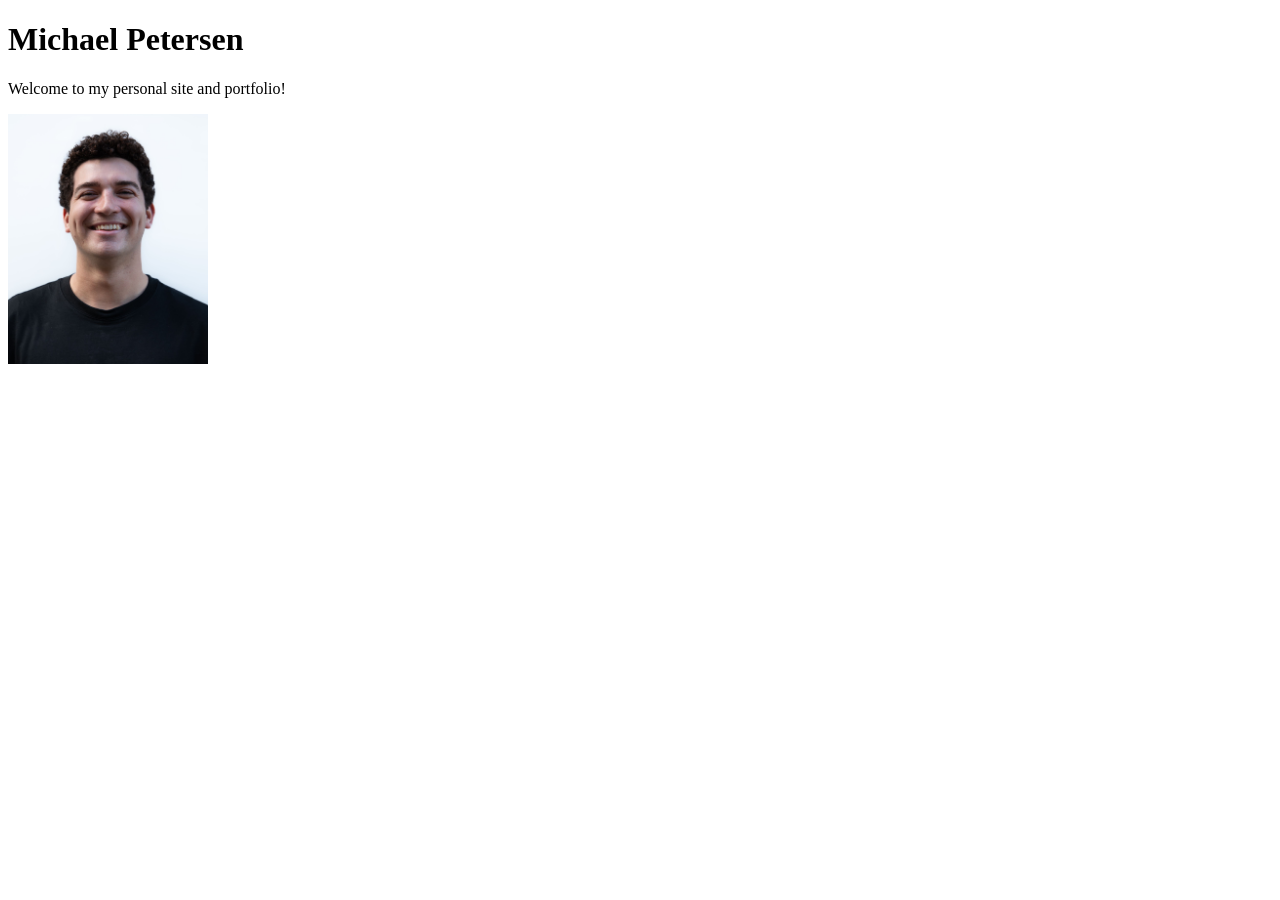
==== index.html @ 45bca2af "Added images" ====
<!DOCTYPE html>
<html lang="en">
<head>
    <meta charset="UTF-8">
    <meta name="viewport" content="width=device-width, initial-scale=1.0">
    <title>Michael Petersen: Personal site and portfolio</title>
</head>
<body>
    <h1>Michael Petersen</h1>
    <p>
    Welcome to my personal site and portfolio!
    </p>
    <img src="images/michael-photo.jpeg" alt="A Headshot of myself" width="200">

</body>
</html>
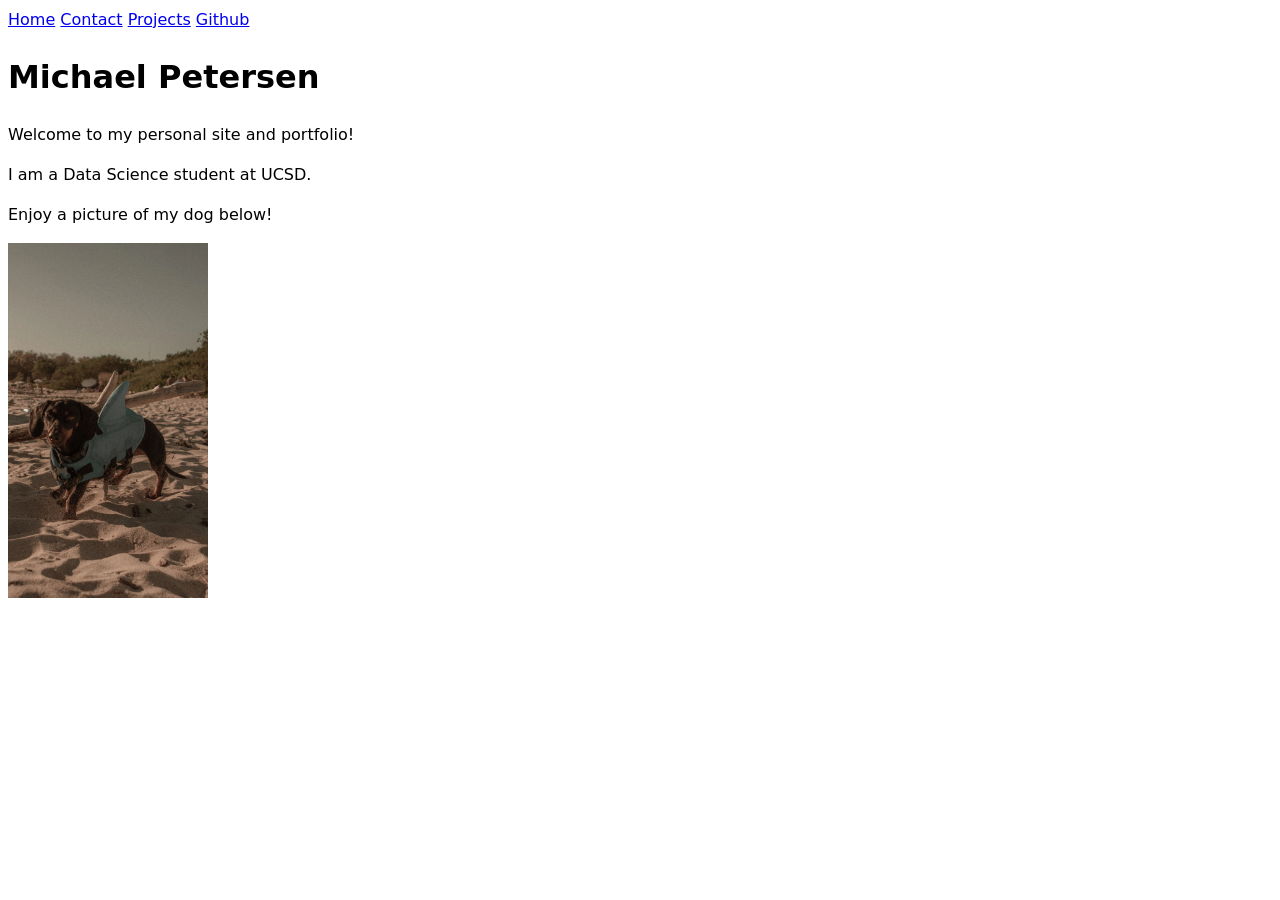
==== commit 7c257fc4: "Added Contact and Projects pages Also added the style.css file" ====
--- a/index.html
+++ b/index.html
@@ -4,13 +4,27 @@
     <meta charset="UTF-8">
     <meta name="viewport" content="width=device-width, initial-scale=1.0">
     <title>Michael Petersen: Personal site and portfolio</title>
+    <link rel="stylesheet" href="style.css">
 </head>
 <body>
+    <nav>
+    <a href="index.html">Home</a>
+    <a href="contact/index.html">Contact</a>
+    <a href="projects/index.html">Projects</a>
+    <a href="https://github.com/m1petersen" target="_blank">Github</a>
+    </nav>
+
     <h1>Michael Petersen</h1>
     <p>
     Welcome to my personal site and portfolio!
     </p>
-    <img src="images/michael-photo.jpeg" alt="A Headshot of myself" width="200">
-
+    <p>
+    I am a Data Science student at UCSD. 
+    </p>
+    <p>
+    Enjoy a picture of my dog below!
+    </p>
+    <img src="images/lucas.jpg" alt="A picture of my dog Lucas" width="200">
+    
 </body>
 </html>
--- a/style.css
+++ b/style.css
@@ -0,0 +1,6 @@
+body {
+  /* Set line height to 1.5 times the font size
+	   and use the OS’s UI font as the website font
+	 */
+  font: 100%/1.5 system-ui;
+}
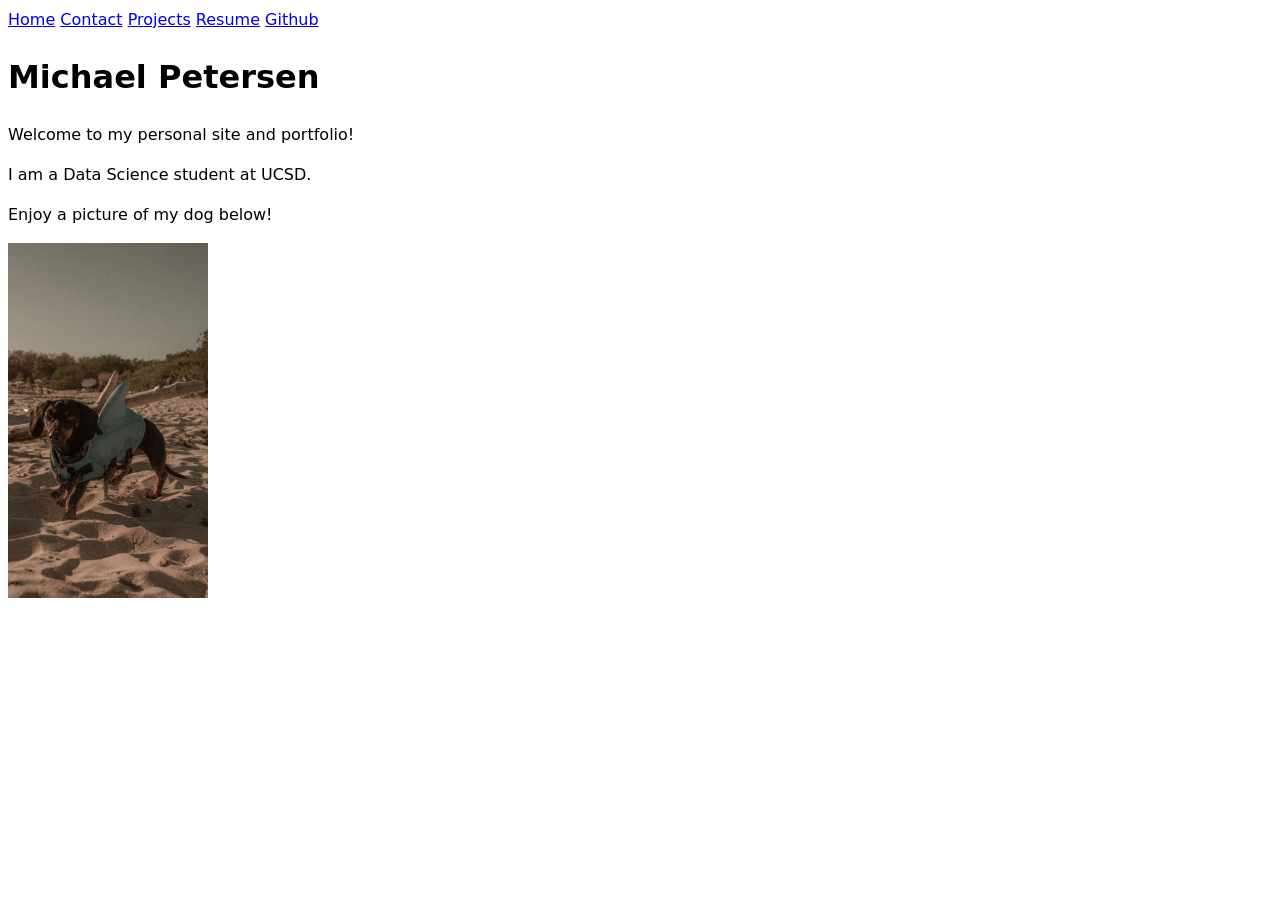
==== commit 0398be67: "Added Resume page" ====
--- a/index.html
+++ b/index.html
@@ -11,6 +11,7 @@
     <a href="index.html">Home</a>
     <a href="contact/index.html">Contact</a>
     <a href="projects/index.html">Projects</a>
+    <a href="Resume/index.html">Resume</a>
     <a href="https://github.com/m1petersen" target="_blank">Github</a>
     </nav>
 
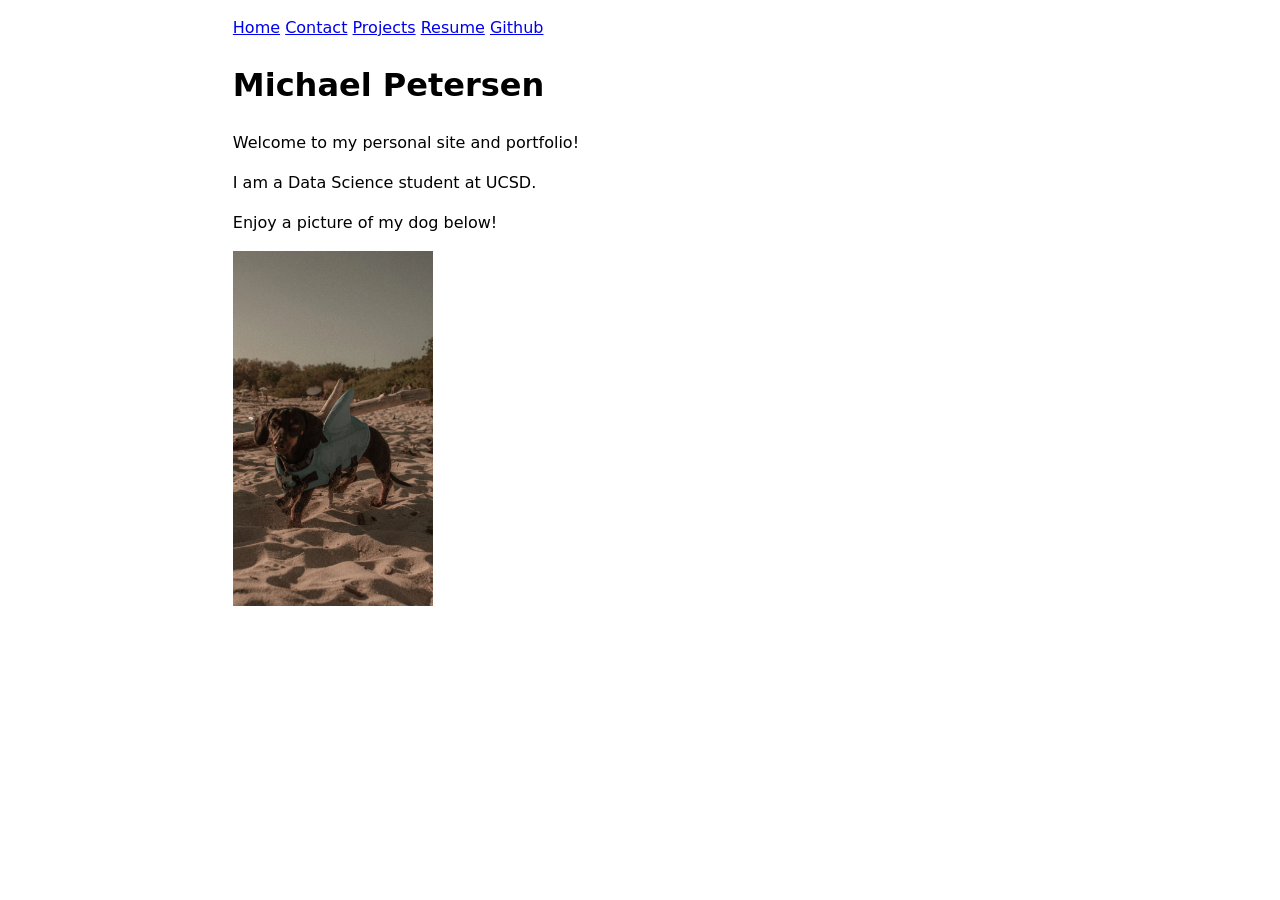
==== commit af5ff190: "Styled body of homepage" ====
--- a/index.html
+++ b/index.html
@@ -7,11 +7,18 @@
     <link rel="stylesheet" href="style.css">
 </head>
 <body>
+    <style>
+        body {
+            max-width: 80ch;
+            margin: auto;
+            padding: 1rem;
+        }
+    </style>
     <nav>
     <a href="index.html">Home</a>
     <a href="contact/index.html">Contact</a>
     <a href="projects/index.html">Projects</a>
-    <a href="Resume/index.html">Resume</a>
+    <a href="resume/index.html">Resume</a>
     <a href="https://github.com/m1petersen" target="_blank">Github</a>
     </nav>
 
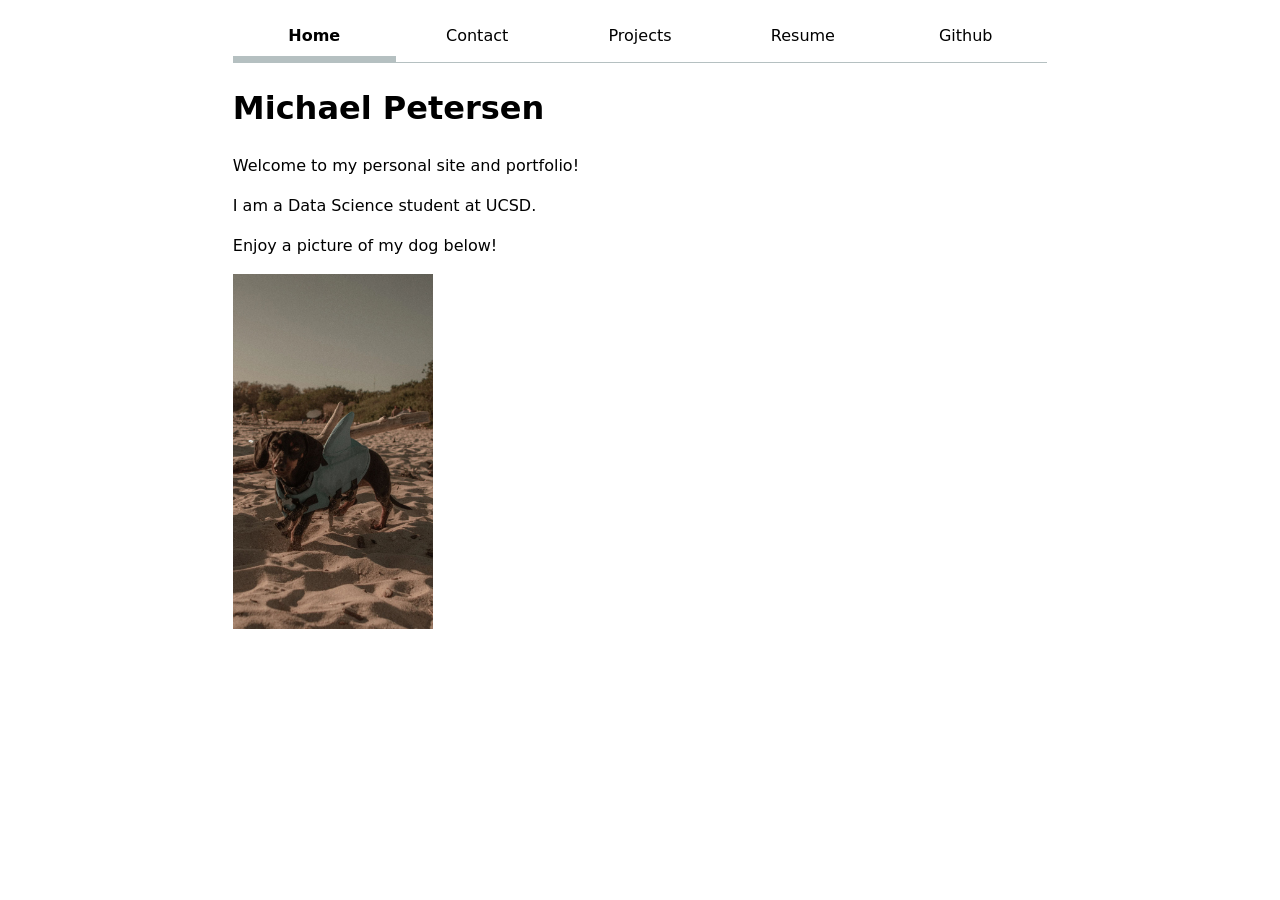
==== commit 8efcfb62: "edits on style" ====
--- a/index.html
+++ b/index.html
@@ -7,15 +7,8 @@
     <link rel="stylesheet" href="style.css">
 </head>
 <body>
-    <style>
-        body {
-            max-width: 80ch;
-            margin: auto;
-            padding: 1rem;
-        }
-    </style>
     <nav>
-    <a href="index.html">Home</a>
+    <a href="index.html" class="current">Home</a>
     <a href="contact/index.html">Contact</a>
     <a href="projects/index.html">Projects</a>
     <a href="resume/index.html">Resume</a>
--- a/style.css
+++ b/style.css
@@ -1,6 +1,44 @@
+:root {
+  --color-accent: oklch(65% 50% 240);
+}
+
+html {
+  accent-color: var(--color-accent);
+}
+
 body {
-  /* Set line height to 1.5 times the font size
-	   and use the OS’s UI font as the website font
-	 */
   font: 100%/1.5 system-ui;
+  max-width: 80ch;
+  margin: auto;
+  padding: 1rem;
+}
+
+nav {
+  display: flex;
+  margin-bottom: 1rem;
+  border-bottom-width: 1px;
+  border-bottom-style: solid;
+  border-bottom-color: oklch(80% 3% 200);
+}
+
+nav a {
+  flex: 1;
+  text-decoration: none;
+  color: inherit;
+  text-align: center;
+  padding: 0.5em;
+  border-bottom: 0.4em solid transparent;
+}
+
+nav a:hover {
+  border-bottom-color: var(--color-accent);
+  background-color: oklch(from var(--color-accent) 95% 5% h);
+}
+
+.current {
+  font-weight: bold;
+  border-bottom-width: 0.4em;
+  border-bottom-style: solid;
+  border-bottom-color: oklch(80% 3% 200);
+  padding-bottom: 0.1em;  
 }
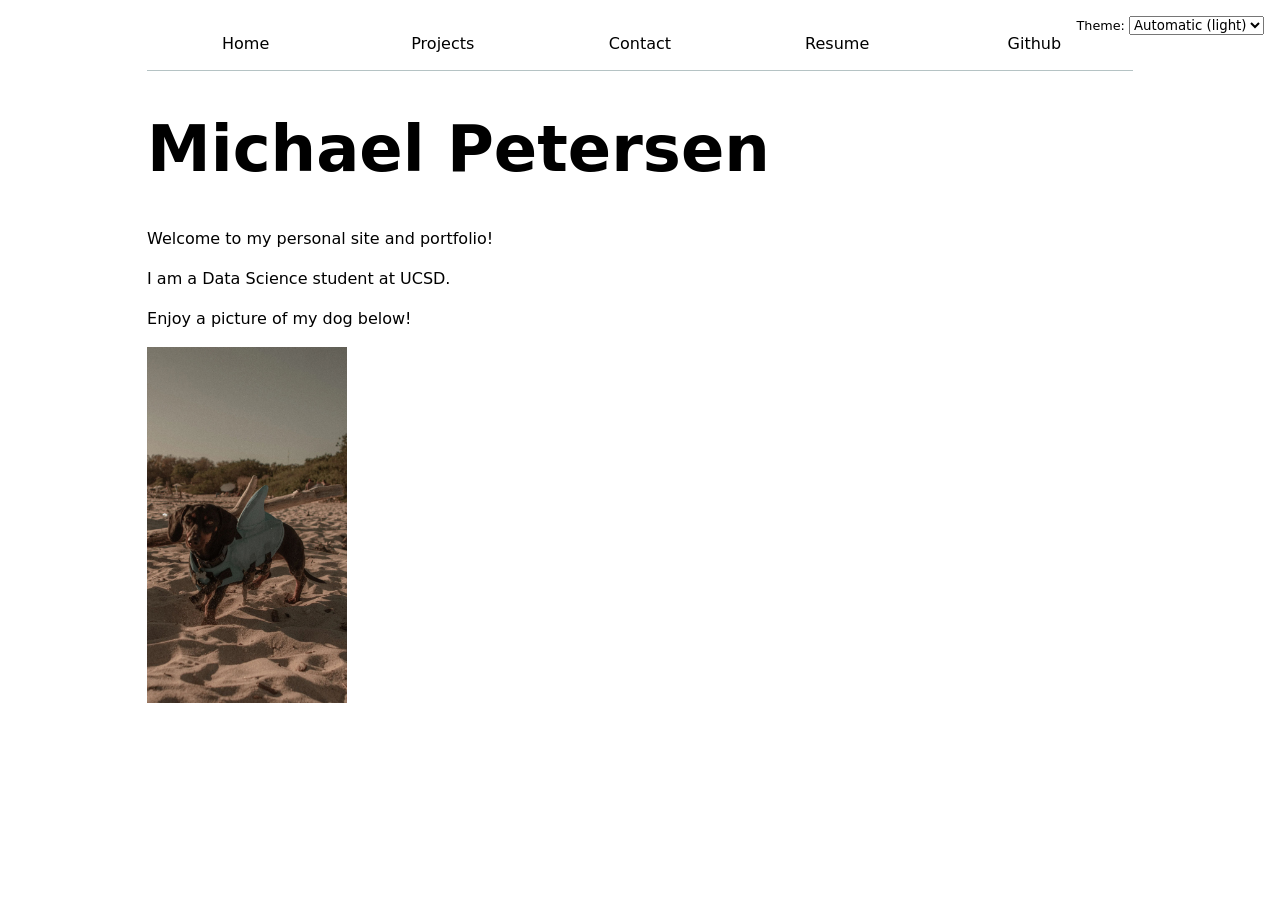
==== commit 25d334e5: "Styling changes added global.js, improved contact form and added dark mode" ====
--- a/index.html
+++ b/index.html
@@ -5,15 +5,9 @@
     <meta name="viewport" content="width=device-width, initial-scale=1.0">
     <title>Michael Petersen: Personal site and portfolio</title>
     <link rel="stylesheet" href="style.css">
+    <script src="global.js" type="module"></script>
 </head>
 <body>
-    <nav>
-    <a href="index.html" class="current">Home</a>
-    <a href="contact/index.html">Contact</a>
-    <a href="projects/index.html">Projects</a>
-    <a href="resume/index.html">Resume</a>
-    <a href="https://github.com/m1petersen" target="_blank">Github</a>
-    </nav>
 
     <h1>Michael Petersen</h1>
     <p>
--- a/style.css
+++ b/style.css
@@ -1,24 +1,33 @@
 :root {
-  --color-accent: oklch(65% 50% 240);
+  --color-accent: oklch(35% 0.1 250);
 }
 
 html {
   accent-color: var(--color-accent);
+  color-scheme: light dark;
 }
 
 body {
   font: 100%/1.5 system-ui;
-  max-width: 80ch;
-  margin: auto;
+  max-width: 100ch;
+  margin-inline: max(1em, (100% - 100ch) / 2);
   padding: 1rem;
 }
 
+.color-scheme {
+  position: absolute;
+  top: 1rem;
+  right: 1rem;
+  font-size: 80%;
+}
+
 nav {
+  --border-color: oklch(50% 10% 200 / 40%);
   display: flex;
   margin-bottom: 1rem;
   border-bottom-width: 1px;
   border-bottom-style: solid;
-  border-bottom-color: oklch(80% 3% 200);
+  border-bottom-color: var(--border-color);
 }
 
 nav a {
@@ -32,13 +41,88 @@
 
 nav a:hover {
   border-bottom-color: var(--color-accent);
-  background-color: oklch(from var(--color-accent) 95% 5% h);
+  background-color: color-mix(in oklch, var(--color-accent), canvas 85%);
 }
 
 .current {
   font-weight: bold;
   border-bottom-width: 0.4em;
   border-bottom-style: solid;
-  border-bottom-color: oklch(80% 3% 200);
+  border-bottom-color: var(--border-color);
   padding-bottom: 0.1em;  
+}
+
+input, textarea, button, select {
+  font-family: inherit;
+}
+
+form {
+  display: grid;
+  grid-template-columns: auto 1fr;
+  gap: 1em;
+}
+
+form label {
+  grid-column: 1 / -1;
+  display: grid;
+  grid-template-columns: subgrid;
+}
+
+button {
+  grid-column: 1 / -1;
+}
+
+.projects {
+  display: grid;
+  grid-template-columns: repeat(auto-fill, minmax(15em, 1fr));
+  gap: 1em;
+}
+
+.projects article {
+  display: grid;
+  grid-row: span 3;
+  grid-template-rows: subgrid;
+  gap: 1em;
+}
+
+.projects article h2 {
+  margin: 0;
+}
+
+h1, h2, h3, h4, h5, h6 {
+  line-height: 1.1;
+  text-wrap: balance;
+}
+
+h1 {
+  font-size: 400%;
+}
+
+.summary {
+  text-align: center;
+  font-style: italic;
+  margin-bottom: 2rem;
+}
+
+section {
+  border-top: 1px solid oklch(80% 3% 200);
+  padding-block: 1rem;
+}
+
+time {
+  color: oklch(45% 0% 0);
+  font-variant-numeric: tabular-nums;
+}
+
+ul {
+  padding-inline-start: 1.5rem;
+  margin-top: 0.5rem;
+}
+
+li {
+  margin-bottom: 0.5rem;
+}
+
+section b {
+  color: oklch(35% 0.1 250);
 }
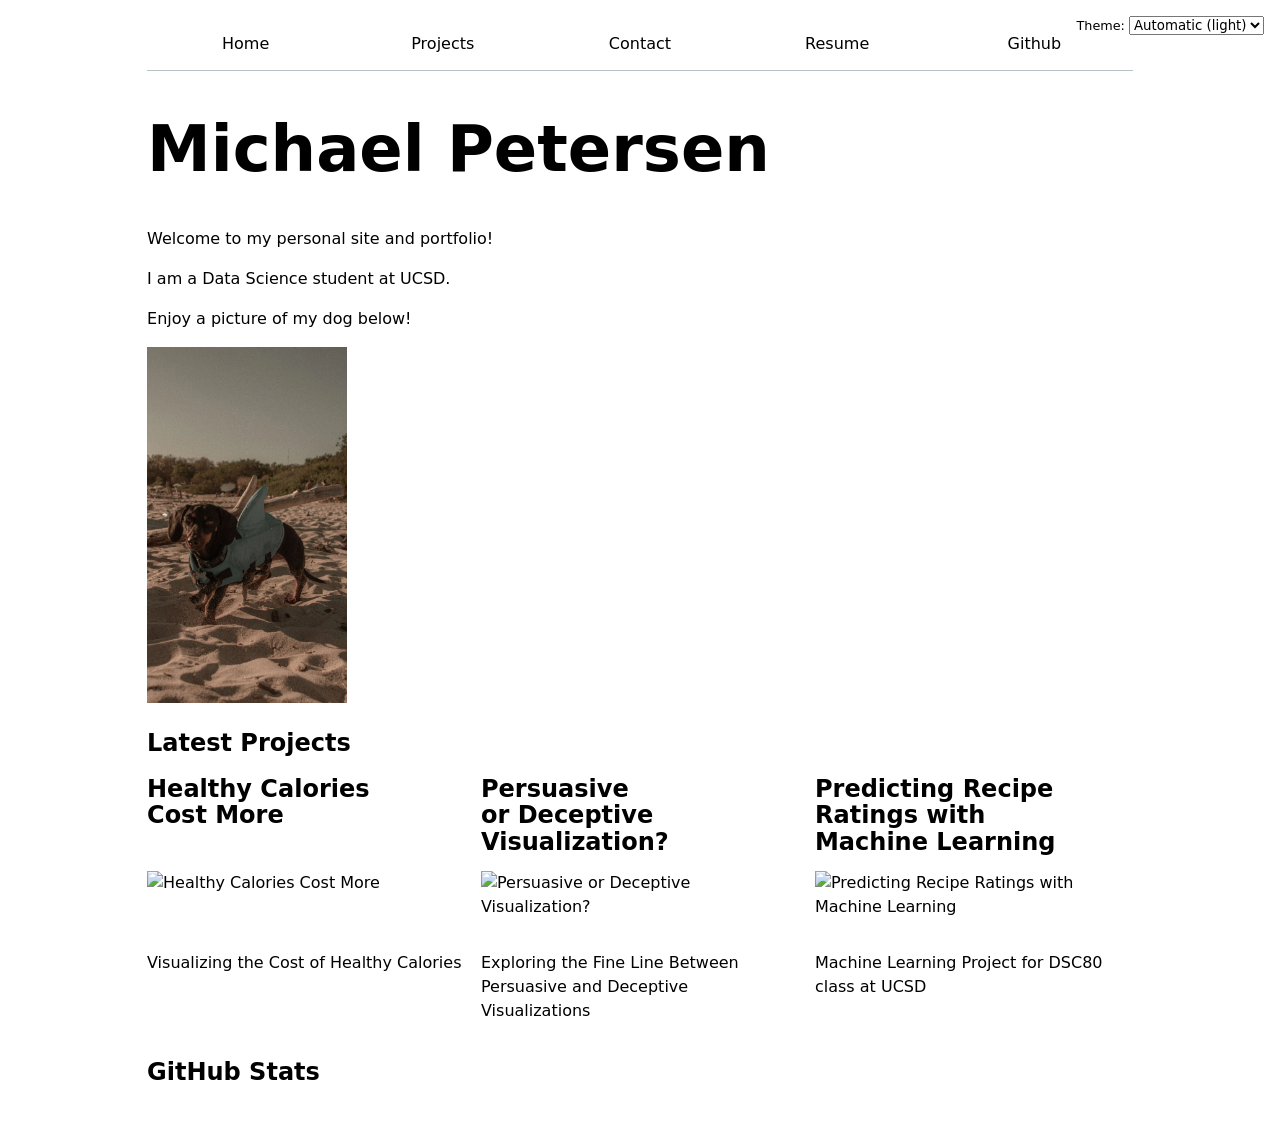
==== commit 77890a2a: "Lab 4 updates" ====
--- a/index.html
+++ b/index.html
@@ -6,6 +6,7 @@
     <title>Michael Petersen: Personal site and portfolio</title>
     <link rel="stylesheet" href="style.css">
     <script src="global.js" type="module"></script>
+    <script src="index.js" type="module" defer></script>
 </head>
 <body>
 
@@ -20,6 +21,15 @@
     Enjoy a picture of my dog below!
     </p>
     <img src="images/lucas.jpg" alt="A picture of my dog Lucas" width="200">
+
+    <h2>Latest Projects</h2>
+    <div class="projects">
+    <!-- Dynamically added content will appear here -->
+    </div>
+    
+    <h2>GitHub Stats</h2>
+    <div id="profile-stats">
+    </div>
     
 </body>
 </html>
--- a/style.css
+++ b/style.css
@@ -125,4 +125,20 @@
 
 section b {
   color: oklch(35% 0.1 250);
+}
+
+#profile-stats dl {
+  display: grid;
+  grid-template-columns: repeat(4, 1fr);
+  gap: 1rem;
+}
+
+#profile-stats dt {
+  grid-row: 1;
+  font-weight: bold;
+}
+
+#profile-stats dd {
+  grid-row: 2;
+  margin: 0;
 }
